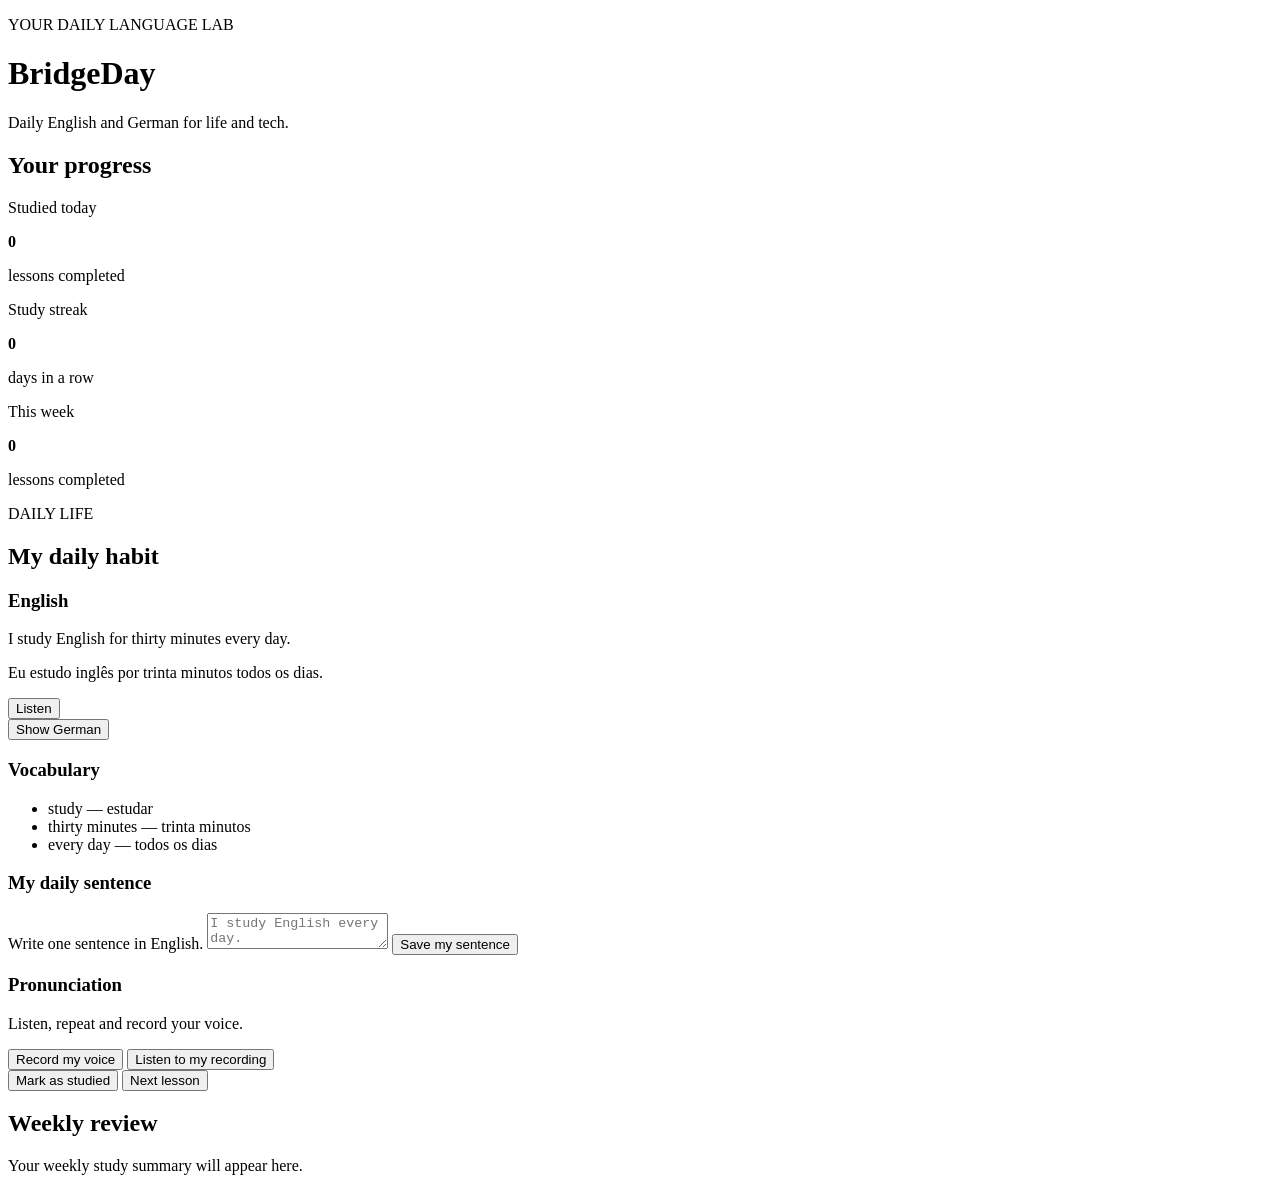
==== frontend/index.html @ be7f5ecc "add index and lesson-pt.json" ====
<!DOCTYPE html>
<html lang="en">
<head>
  <!-- This helps the browser read special letters. -->
  <meta charset="UTF-8">

  <!-- This helps the page work on mobile phones. -->
  <meta name="viewport" content="width=device-width, initial-scale=1.0">

  <!-- This is the text in the browser tab. -->
  <title>BridgeDay | Daily Language Lab</title>
</head>

<body>
  <!-- This is the main page area. -->
  <main>
    <!-- This is the page header. -->
    <header>
      <p>YOUR DAILY LANGUAGE LAB</p>
      <h1>BridgeDay</h1>
      <p>Daily English and German for life and tech.</p>
    </header>

    <!-- These cards will show your progress. -->
    <section>
      <h2>Your progress</h2>

      <article>
        <p>Studied today</p>
        <strong id="today-count">0</strong>
        <p>lessons completed</p>
      </article>

      <article>
        <p>Study streak</p>
        <strong id="streak-count">0</strong>
        <p>days in a row</p>
      </article>

      <article>
        <p>This week</p>
        <strong id="week-count">0</strong>
        <p>lessons completed</p>
      </article>
    </section>

    <!-- This is the daily lesson. -->
    <section>
      <p id="lesson-topic">DAILY LIFE</p>
      <h2 id="lesson-title">My daily habit</h2>

      <!-- This is the main language for today. -->
      <article>
        <h3>English</h3>
        <p id="english-text">
          I study English for thirty minutes every day.
        </p>
        <p id="portuguese-help">
          Eu estudo inglês por trinta minutos todos os dias.
        </p>

        <button type="button">Listen</button>
      </article>

      <!-- This button will show German later. -->
      <button type="button">Show German</button>

      <!-- German is hidden at the start. -->
      <article hidden>
        <h3>Deutsch</h3>
        <p id="german-text">
          Ich lerne jeden Tag dreißig Minuten Englisch.
        </p>
        <p>Eu estudo inglês por trinta minutos todos os dias.</p>

        <button type="button">Listen</button>
      </article>

      <!-- These are the words for today. -->
      <section>
        <h3>Vocabulary</h3>

        <ul>
          <li>study — estudar</li>
          <li>thirty minutes — trinta minutos</li>
          <li>every day — todos os dias</li>
        </ul>
      </section>

      <!-- You will write your own sentence here. -->
      <section>
        <h3>My daily sentence</h3>

        <label for="my-sentence">Write one sentence in English.</label>
        <textarea
          id="my-sentence"
          placeholder="I study English every day."
        ></textarea>

        <button type="button">Save my sentence</button>
      </section>

      <!-- These buttons will work with JavaScript later. -->
      <section>
        <h3>Pronunciation</h3>
        <p>Listen, repeat and record your voice.</p>

        <button type="button">Record my voice</button>
        <button type="button">Listen to my recording</button>
      </section>

      <!-- These buttons finish or change a lesson. -->
      <footer>
        <button type="button">Mark as studied</button>
        <button type="button">Next lesson</button>
      </footer>
    </section>

    <!-- This area will become the weekly dashboard. -->
    <section>
      <h2>Weekly review</h2>
      <p>Your weekly study summary will appear here.</p>
    </section>
  </main>
</body>
</html>
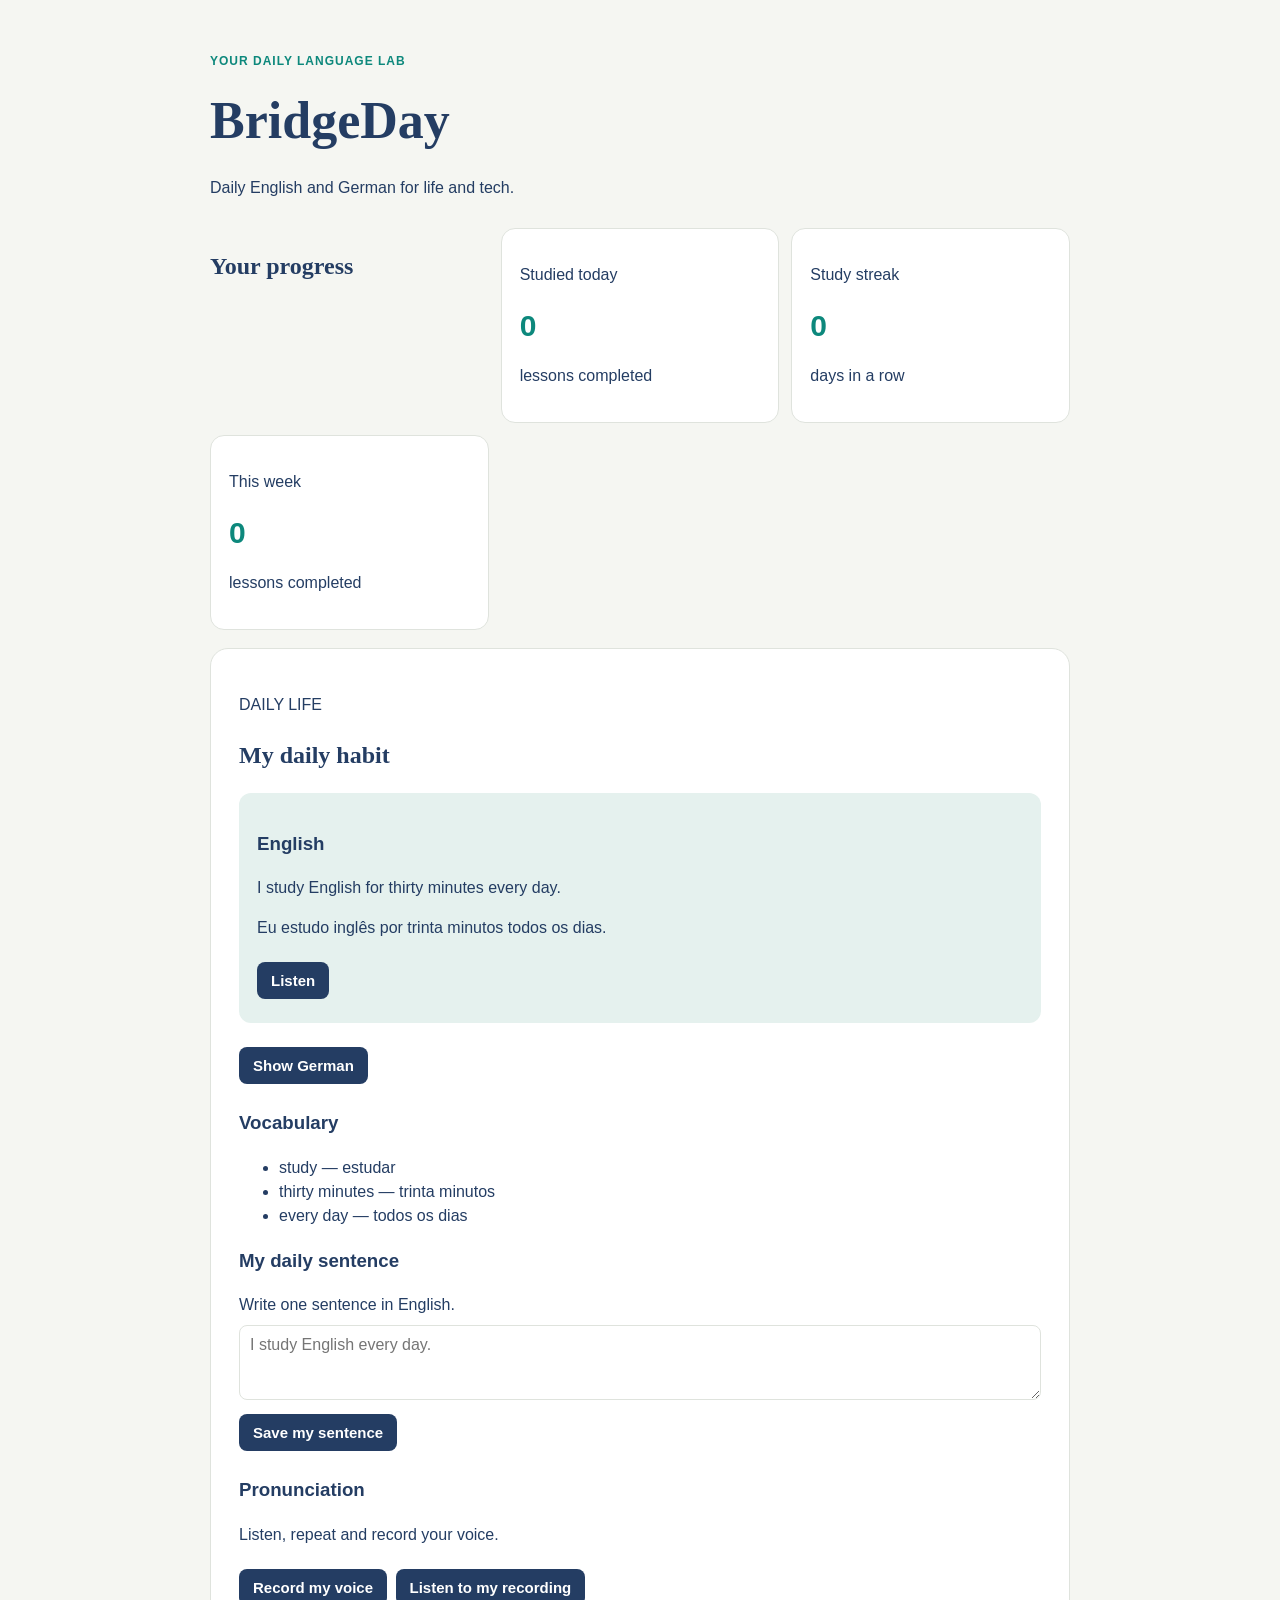
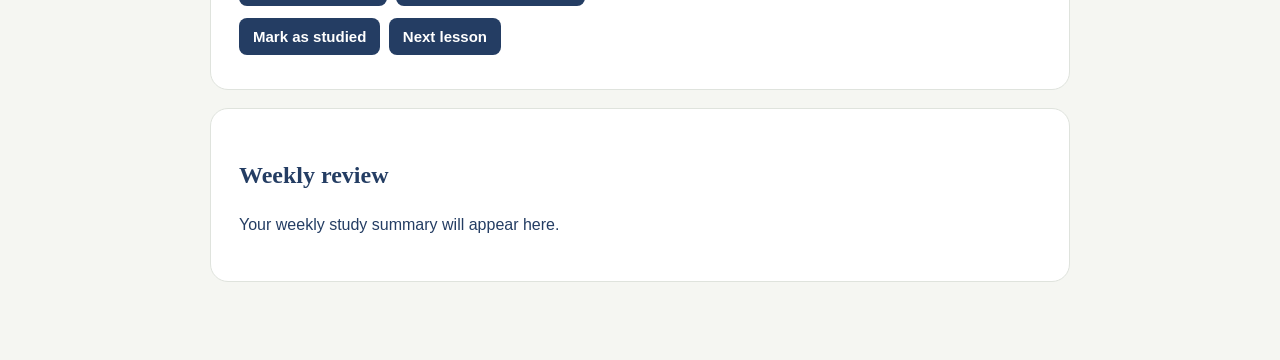
==== commit aa31c68b: "add styles.css and alter inges.html" ====
--- a/frontend/index.html
+++ b/frontend/index.html
@@ -9,6 +9,9 @@
 
   <!-- This is the text in the browser tab. -->
   <title>BridgeDay | Daily Language Lab</title>
+
+  <!-- This connects the CSS file to the page. -->
+  <link rel="stylesheet" href="styles.css">
 </head>
 
 <body>
@@ -22,7 +25,7 @@
     </header>
 
     <!-- These cards will show your progress. -->
-    <section>
+    <section class="progress-cards">
       <h2>Your progress</h2>
 
       <article>
@@ -45,7 +48,7 @@
     </section>
 
     <!-- This is the daily lesson. -->
-    <section>
+    <section class="lesson-card">
       <p id="lesson-topic">DAILY LIFE</p>
       <h2 id="lesson-title">My daily habit</h2>
 
@@ -117,7 +120,7 @@
     </section>
 
     <!-- This area will become the weekly dashboard. -->
-    <section>
+    <section class="weekly-card">
       <h2>Weekly review</h2>
       <p>Your weekly study summary will appear here.</p>
     </section>
--- a/frontend/styles.css
+++ b/frontend/styles.css
@@ -0,0 +1,145 @@
+/* This changes the colors for the whole page. */
+:root {
+  --dark-blue: #243d63;
+  --green: #0d887c;
+  --light-green: #e5f1ee;
+  --light-blue: #eef0f7;
+  --light-gray: #f5f6f2;
+  --gray: #65708a;
+  --white: #ffffff;
+  --line: #dfe3dd;
+}
+
+/* This removes default space from the page. */
+* {
+  box-sizing: border-box;
+}
+
+/* This styles the full page. */
+body {
+  margin: 0;
+  background: var(--light-gray);
+  color: var(--dark-blue);
+  font-family: Arial, sans-serif;
+  line-height: 1.5;
+}
+
+/* This keeps the content in the center. */
+main {
+  max-width: 900px;
+  margin: 0 auto;
+  padding: 40px 20px 60px;
+}
+
+/* This styles the top part of the page. */
+header {
+  margin-bottom: 28px;
+}
+
+/* This styles the small text at the top. */
+header p:first-child {
+  color: var(--green);
+  font-size: 12px;
+  font-weight: bold;
+  letter-spacing: 1px;
+}
+
+/* This styles the project name. */
+h1 {
+  margin: 0;
+  font-family: Georgia, serif;
+  font-size: 52px;
+}
+
+/* This styles section titles. */
+h2 {
+  font-family: Georgia, serif;
+}
+
+/* This puts the progress cards side by side. */
+.progress-cards {
+  display: grid;
+  grid-template-columns: repeat(3, 1fr);
+  gap: 12px;
+  margin-bottom: 18px;
+}
+
+/* This styles one progress card. */
+.progress-cards article {
+  background: var(--white);
+  border: 1px solid var(--line);
+  border-radius: 14px;
+  padding: 18px;
+}
+
+/* This styles the big progress number. */
+.progress-cards strong {
+  display: block;
+  font-size: 30px;
+  color: var(--green);
+}
+
+/* This styles the main lesson area. */
+.lesson-card,
+.weekly-card {
+  background: var(--white);
+  border: 1px solid var(--line);
+  border-radius: 18px;
+  padding: 28px;
+  margin-bottom: 18px;
+}
+
+/* This styles the lesson text cards. */
+.lesson-card article {
+  background: var(--light-green);
+  border-radius: 12px;
+  padding: 18px;
+  margin: 18px 0;
+}
+
+/* This styles all buttons. */
+button {
+  background: var(--dark-blue);
+  border: none;
+  border-radius: 8px;
+  color: var(--white);
+  cursor: pointer;
+  font-size: 15px;
+  font-weight: bold;
+  margin: 6px 4px 6px 0;
+  padding: 10px 14px;
+}
+
+/* This changes the button color on mouse hover. */
+button:hover {
+  background: var(--green);
+}
+
+/* This styles the text box for your sentence. */
+textarea {
+  border: 1px solid var(--line);
+  border-radius: 8px;
+  display: block;
+  font-family: Arial, sans-serif;
+  font-size: 16px;
+  margin: 8px 0;
+  min-height: 75px;
+  padding: 10px;
+  width: 100%;
+}
+
+/* This makes the page work on small screens. */
+@media (max-width: 600px) {
+  .progress-cards {
+    grid-template-columns: 1fr;
+  }
+
+  h1 {
+    font-size: 42px;
+  }
+
+  .lesson-card,
+  .weekly-card {
+    padding: 20px;
+  }
+}
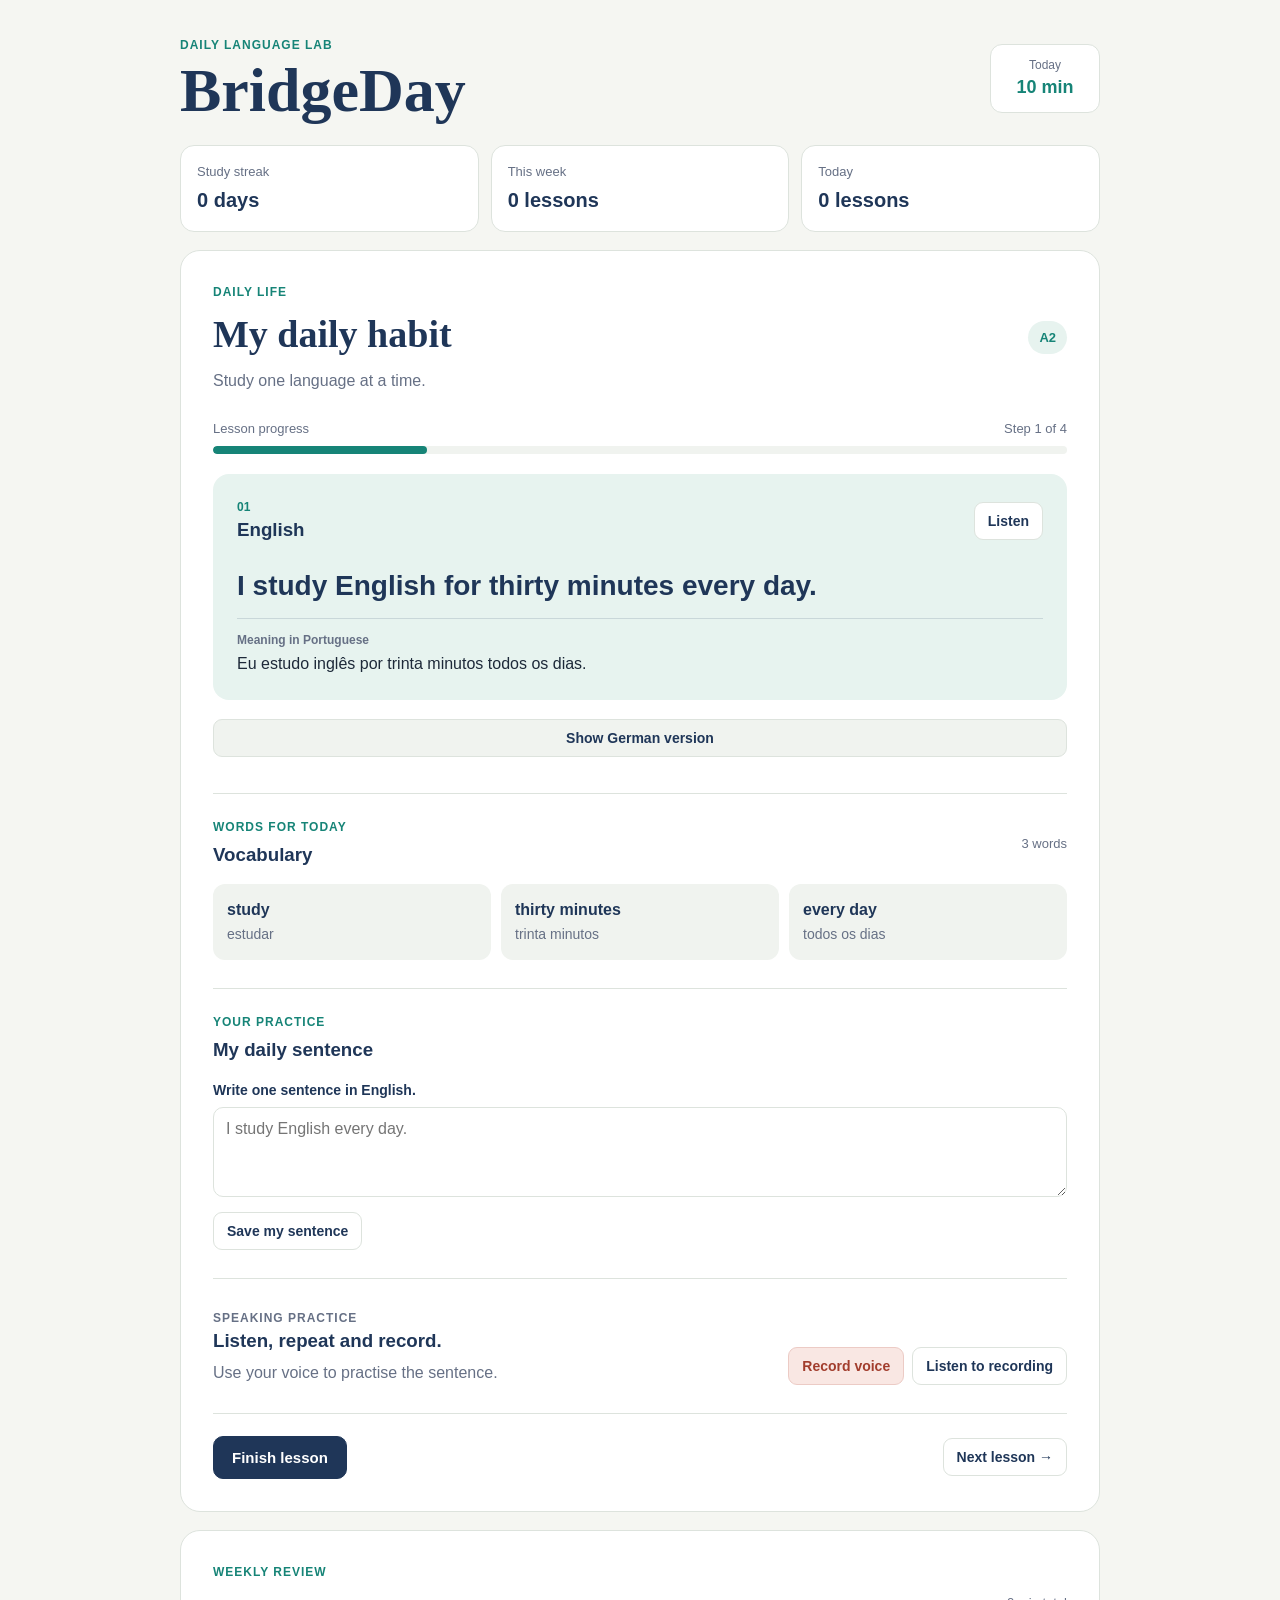
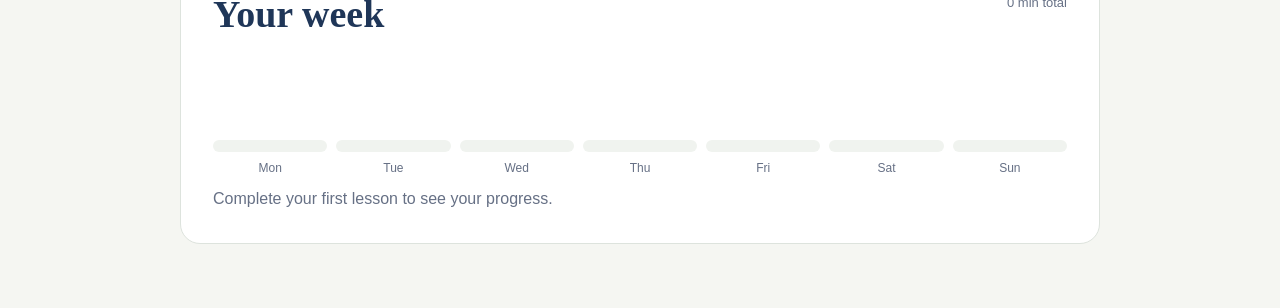
==== commit 7ca98eed: "add app.js change styles and index" ====
--- a/frontend/index.html
+++ b/frontend/index.html
@@ -16,114 +16,247 @@
 
 <body>
   <!-- This is the main page area. -->
-  <main>
-    <!-- This is the page header. -->
-    <header>
-      <p>YOUR DAILY LANGUAGE LAB</p>
-      <h1>BridgeDay</h1>
-      <p>Daily English and German for life and tech.</p>
+  <main class="app">
+
+    <!-- This is the top of the page. -->
+    <header class="topbar">
+      <div>
+        <p class="small-title">DAILY LANGUAGE LAB</p>
+        <h1>BridgeDay</h1>
+      </div>
+
+      <!-- This shows a small daily goal. -->
+      <div class="daily-goal">
+        <span>Today</span>
+        <strong>10 min</strong>
+      </div>
     </header>
 
-    <!-- These cards will show your progress. -->
-    <section class="progress-cards">
-      <h2>Your progress</h2>
-
-      <article>
-        <p>Studied today</p>
-        <strong id="today-count">0</strong>
-        <p>lessons completed</p>
-      </article>
-
-      <article>
+    <!-- This shows your small progress. -->
+    <section class="quick-progress">
+      <div>
         <p>Study streak</p>
-        <strong id="streak-count">0</strong>
-        <p>days in a row</p>
-      </article>
-
-      <article>
+        <strong id="streak-count">0 days</strong>
+      </div>
+
+      <div>
         <p>This week</p>
-        <strong id="week-count">0</strong>
-        <p>lessons completed</p>
-      </article>
+        <strong id="week-count">0 lessons</strong>
+      </div>
+
+      <div>
+        <p>Today</p>
+        <strong id="today-count">0 lessons</strong>
+      </div>
     </section>
 
-    <!-- This is the daily lesson. -->
-    <section class="lesson-card">
-      <p id="lesson-topic">DAILY LIFE</p>
-      <h2 id="lesson-title">My daily habit</h2>
-
-      <!-- This is the main language for today. -->
-      <article>
-        <h3>English</h3>
-        <p id="english-text">
+    <!-- This is the main lesson card. -->
+    <section class="lesson-panel">
+
+      <!-- This is the lesson header. -->
+      <div class="lesson-header">
+        <div>
+          <p class="small-title" id="lesson-topic">DAILY LIFE</p>
+          <h2 id="lesson-title">My daily habit</h2>
+          <p class="lesson-help">
+            Study one language at a time.
+          </p>
+        </div>
+
+        <span class="level-tag">A2</span>
+      </div>
+
+      <!-- This shows your lesson progress. -->
+      <div class="lesson-progress">
+        <div class="progress-text">
+          <span>Lesson progress</span>
+          <span>Step 1 of 4</span>
+        </div>
+
+        <div class="progress-track">
+          <div class="progress-value"></div>
+        </div>
+      </div>
+
+      <!-- This is the English lesson. -->
+      <article class="language-card english-card">
+        <div class="card-top">
+          <div>
+            <p class="card-number">01</p>
+            <h3>English</h3>
+          </div>
+
+          <!-- This button will play the English audio. -->
+          <button
+            class="soft-button"
+            type="button"
+            data-language="en-GB"
+          >
+            Listen
+          </button>
+        </div>
+
+        <p class="main-phrase" id="english-text">
           I study English for thirty minutes every day.
         </p>
-        <p id="portuguese-help">
-          Eu estudo inglês por trinta minutos todos os dias.
-        </p>
-
-        <button type="button">Listen</button>
+
+        <div class="meaning-box">
+          <p>Meaning in Portuguese</p>
+          <p id="portuguese-help">
+            Eu estudo inglês por trinta minutos todos os dias.
+          </p>
+        </div>
       </article>
 
-      <!-- This button will show German later. -->
-      <button type="button">Show German</button>
-
-      <!-- German is hidden at the start. -->
-      <article hidden>
-        <h3>Deutsch</h3>
-        <p id="german-text">
+      <!-- This button shows German when you are ready. -->
+      <button
+        class="show-language-button"
+        type="button"
+        id="show-german-button"
+      >
+        Show German version
+      </button>
+
+      <!-- This card is hidden at the start. -->
+      <article class="language-card german-card" id="german-card" hidden>
+        <div class="card-top">
+          <div>
+            <p class="card-number">02</p>
+            <h3>Deutsch</h3>
+          </div>
+
+          <!-- This button will play the German audio. -->
+          <button
+            class="soft-button"
+            type="button"
+            data-language="de-DE"
+          >
+            Listen
+          </button>
+        </div>
+
+        <p class="main-phrase" id="german-text">
           Ich lerne jeden Tag dreißig Minuten Englisch.
         </p>
-        <p>Eu estudo inglês por trinta minutos todos os dias.</p>
-
-        <button type="button">Listen</button>
+
+        <div class="meaning-box">
+          <p>Meaning in Portuguese</p>
+          <p>Eu estudo inglês por trinta minutos todos os dias.</p>
+        </div>
       </article>
 
       <!-- These are the words for today. -->
-      <section>
-        <h3>Vocabulary</h3>
-
-        <ul>
-          <li>study — estudar</li>
-          <li>thirty minutes — trinta minutos</li>
-          <li>every day — todos os dias</li>
-        </ul>
+      <section class="vocabulary-section">
+        <div class="section-title">
+          <div>
+            <p class="small-title">WORDS FOR TODAY</p>
+            <h3>Vocabulary</h3>
+          </div>
+
+          <span>3 words</span>
+        </div>
+
+        <div class="word-list">
+          <article class="word-card">
+            <strong>study</strong>
+            <span>estudar</span>
+          </article>
+
+          <article class="word-card">
+            <strong>thirty minutes</strong>
+            <span>trinta minutos</span>
+          </article>
+
+          <article class="word-card">
+            <strong>every day</strong>
+            <span>todos os dias</span>
+          </article>
+        </div>
       </section>
 
-      <!-- You will write your own sentence here. -->
-      <section>
-        <h3>My daily sentence</h3>
-
-        <label for="my-sentence">Write one sentence in English.</label>
+      <!-- This is your writing practice. -->
+      <section class="practice-section">
+        <div class="section-title">
+          <div>
+            <p class="small-title">YOUR PRACTICE</p>
+            <h3>My daily sentence</h3>
+          </div>
+        </div>
+
+        <label for="my-sentence">
+          Write one sentence in English.
+        </label>
+
         <textarea
           id="my-sentence"
           placeholder="I study English every day."
         ></textarea>
 
-        <button type="button">Save my sentence</button>
+        <button class="soft-button" type="button">
+          Save my sentence
+        </button>
       </section>
 
-      <!-- These buttons will work with JavaScript later. -->
-      <section>
-        <h3>Pronunciation</h3>
-        <p>Listen, repeat and record your voice.</p>
-
-        <button type="button">Record my voice</button>
-        <button type="button">Listen to my recording</button>
+      <!-- This is your speaking practice. -->
+      <section class="speaking-section">
+        <div>
+          <p class="small-title">SPEAKING PRACTICE</p>
+          <h3>Listen, repeat and record.</h3>
+          <p>Use your voice to practise the sentence.</p>
+        </div>
+
+        <div class="speaking-buttons">
+          <button class="record-button" type="button">
+            Record voice
+          </button>
+
+          <button class="soft-button" type="button">
+            Listen to recording
+          </button>
+        </div>
       </section>
 
-      <!-- These buttons finish or change a lesson. -->
-      <footer>
-        <button type="button">Mark as studied</button>
-        <button type="button">Next lesson</button>
+      <!-- These are the main lesson actions. -->
+      <footer class="lesson-actions">
+        <button class="main-button" type="button">
+          Finish lesson
+        </button>
+
+        <button class="next-button" type="button">
+          Next lesson →
+        </button>
       </footer>
     </section>
 
-    <!-- This area will become the weekly dashboard. -->
+    <!-- This is the small weekly dashboard. -->
     <section class="weekly-card">
-      <h2>Weekly review</h2>
-      <p>Your weekly study summary will appear here.</p>
+      <div class="section-title">
+        <div>
+          <p class="small-title">WEEKLY REVIEW</p>
+          <h2>Your week</h2>
+        </div>
+
+        <span>0 min total</span>
+      </div>
+
+      <!-- These bars will show study days later. -->
+      <div class="week-bars">
+        <div><span class="bar"></span><p>Mon</p></div>
+        <div><span class="bar"></span><p>Tue</p></div>
+        <div><span class="bar"></span><p>Wed</p></div>
+        <div><span class="bar"></span><p>Thu</p></div>
+        <div><span class="bar"></span><p>Fri</p></div>
+        <div><span class="bar"></span><p>Sat</p></div>
+        <div><span class="bar"></span><p>Sun</p></div>
+      </div>
+
+      <p class="weekly-text">
+        Complete your first lesson to see your progress.
+      </p>
     </section>
   </main>
+
+  <!-- This connects JavaScript to the page. -->
+  <script src="app.js"></script>
 </body>
 </html>
--- a/frontend/styles.css
+++ b/frontend/styles.css
@@ -1,16 +1,18 @@
-/* This changes the colors for the whole page. */
+/* These are the main page colors. */
 :root {
-  --dark-blue: #243d63;
-  --green: #0d887c;
-  --light-green: #e5f1ee;
-  --light-blue: #eef0f7;
-  --light-gray: #f5f6f2;
-  --gray: #65708a;
+  --blue: #1f3658;
+  --green: #168477;
+  --light-green: #e7f3ef;
+  --light-blue: #eef2fa;
+  --paper: #f5f6f2;
   --white: #ffffff;
-  --line: #dfe3dd;
-}
-
-/* This removes default space from the page. */
+  --text: #1d2939;
+  --gray: #667085;
+  --line: #dde3dd;
+  --soft: #f0f3ef;
+}
+
+/* This makes page sizes easier. */
 * {
   box-sizing: border-box;
 }
@@ -18,26 +20,31 @@
 /* This styles the full page. */
 body {
   margin: 0;
-  background: var(--light-gray);
-  color: var(--dark-blue);
+  background: var(--paper);
+  color: var(--text);
   font-family: Arial, sans-serif;
   line-height: 1.5;
 }
 
-/* This keeps the content in the center. */
-main {
-  max-width: 900px;
+/* This keeps the page in the center. */
+.app {
+  max-width: 960px;
   margin: 0 auto;
-  padding: 40px 20px 60px;
-}
-
-/* This styles the top part of the page. */
-header {
-  margin-bottom: 28px;
-}
-
-/* This styles the small text at the top. */
-header p:first-child {
+  padding: 36px 20px 64px;
+}
+
+/* This styles the top of the page. */
+.topbar {
+  display: flex;
+  align-items: center;
+  justify-content: space-between;
+  gap: 20px;
+  margin-bottom: 24px;
+}
+
+/* This styles small green titles. */
+.small-title {
+  margin: 0 0 5px;
   color: var(--green);
   font-size: 12px;
   font-weight: bold;
@@ -47,17 +54,51 @@
 /* This styles the project name. */
 h1 {
   margin: 0;
+  color: var(--blue);
   font-family: Georgia, serif;
-  font-size: 52px;
-}
-
-/* This styles section titles. */
+  font-size: clamp(42px, 7vw, 62px);
+  line-height: 1;
+}
+
+/* This styles page titles. */
 h2 {
+  margin: 0;
+  color: var(--blue);
   font-family: Georgia, serif;
-}
-
-/* This puts the progress cards side by side. */
-.progress-cards {
+  font-size: clamp(28px, 4vw, 38px);
+}
+
+/* This styles smaller titles. */
+h3 {
+  margin: 0;
+  color: var(--blue);
+}
+
+/* This styles the daily goal. */
+.daily-goal {
+  min-width: 110px;
+  padding: 11px 14px;
+  background: var(--white);
+  border: 1px solid var(--line);
+  border-radius: 12px;
+  text-align: center;
+}
+
+/* This styles small text in the daily goal. */
+.daily-goal span {
+  display: block;
+  color: var(--gray);
+  font-size: 12px;
+}
+
+/* This styles big text in the daily goal. */
+.daily-goal strong {
+  color: var(--green);
+  font-size: 18px;
+}
+
+/* This shows three small progress cards. */
+.quick-progress {
   display: grid;
   grid-template-columns: repeat(3, 1fr);
   gap: 12px;
@@ -65,81 +106,386 @@
 }
 
 /* This styles one progress card. */
-.progress-cards article {
+.quick-progress div {
+  padding: 16px;
   background: var(--white);
   border: 1px solid var(--line);
   border-radius: 14px;
-  padding: 18px;
-}
-
-/* This styles the big progress number. */
-.progress-cards strong {
+}
+
+/* This styles progress card text. */
+.quick-progress p {
+  margin: 0;
+  color: var(--gray);
+  font-size: 13px;
+}
+
+/* This styles progress card numbers. */
+.quick-progress strong {
   display: block;
-  font-size: 30px;
-  color: var(--green);
+  margin-top: 3px;
+  color: var(--blue);
+  font-size: 20px;
 }
 
 /* This styles the main lesson area. */
-.lesson-card,
+.lesson-panel,
 .weekly-card {
+  padding: clamp(20px, 4vw, 32px);
   background: var(--white);
   border: 1px solid var(--line);
-  border-radius: 18px;
-  padding: 28px;
+  border-radius: 20px;
+}
+
+/* This adds space below the lesson. */
+.lesson-panel {
   margin-bottom: 18px;
 }
 
-/* This styles the lesson text cards. */
-.lesson-card article {
+/* This puts lesson title and level together. */
+.lesson-header,
+.section-title,
+.card-top,
+.speaking-section,
+.lesson-actions {
+  display: flex;
+  align-items: center;
+  justify-content: space-between;
+  gap: 16px;
+}
+
+/* This styles help text. */
+.lesson-help,
+.weekly-text,
+.speaking-section p {
+  margin: 6px 0 0;
+  color: var(--gray);
+}
+
+/* This styles the level tag. */
+.level-tag {
+  padding: 7px 11px;
   background: var(--light-green);
+  border-radius: 999px;
+  color: var(--green);
+  font-size: 13px;
+  font-weight: bold;
+}
+
+/* This styles lesson progress. */
+.lesson-progress {
+  margin: 26px 0 20px;
+}
+
+/* This puts progress text on one line. */
+.progress-text {
+  display: flex;
+  justify-content: space-between;
+  gap: 12px;
+  margin-bottom: 8px;
+  color: var(--gray);
+  font-size: 13px;
+}
+
+/* This is the empty progress line. */
+.progress-track {
+  height: 8px;
+  overflow: hidden;
+  background: var(--soft);
+  border-radius: 999px;
+}
+
+/* This is the green progress line. */
+.progress-value {
+  width: 25%;
+  height: 100%;
+  background: var(--green);
+  border-radius: 999px;
+}
+
+/* This styles both language cards. */
+.language-card {
+  margin: 16px 0;
+  padding: clamp(18px, 3vw, 24px);
+  border-radius: 16px;
+}
+
+/* This styles the English card. */
+.english-card {
+  background: var(--light-green);
+}
+
+/* This styles the German card. */
+.german-card {
+  background: var(--light-blue);
+}
+
+/* This styles the small card number. */
+.card-number {
+  margin: 0;
+  color: var(--green);
+  font-size: 12px;
+  font-weight: bold;
+}
+
+/* This styles the main lesson sentence. */
+.main-phrase {
+  margin: 24px 0 14px;
+  color: var(--blue);
+  font-size: clamp(21px, 3vw, 28px);
+  font-weight: bold;
+  line-height: 1.3;
+}
+
+/* This styles the Portuguese help box. */
+.meaning-box {
+  padding-top: 12px;
+  border-top: 1px solid rgba(31, 54, 88, 0.15);
+}
+
+/* This styles text inside the meaning box. */
+.meaning-box p {
+  margin: 0;
+}
+
+/* This styles the small meaning label. */
+.meaning-box p:first-child {
+  margin-bottom: 3px;
+  color: var(--gray);
+  font-size: 12px;
+  font-weight: bold;
+}
+
+/* This styles small buttons. */
+.soft-button,
+.show-language-button,
+.next-button {
+  padding: 10px 13px;
+  background: var(--white);
+  border: 1px solid var(--line);
+  border-radius: 9px;
+  color: var(--blue);
+  cursor: pointer;
+  font-size: 14px;
+  font-weight: bold;
+}
+
+/* This changes a small button on hover. */
+.soft-button:hover,
+.show-language-button:hover,
+.next-button:hover {
+  border-color: var(--green);
+  color: var(--green);
+}
+
+/* This styles the German button. */
+.show-language-button {
+  width: 100%;
+  margin: 3px 0 8px;
+  background: var(--soft);
+}
+
+/* This adds space between lesson parts. */
+.vocabulary-section,
+.practice-section,
+.speaking-section {
+  margin-top: 28px;
+  padding-top: 24px;
+  border-top: 1px solid var(--line);
+}
+
+/* This styles the word count. */
+.section-title > span {
+  color: var(--gray);
+  font-size: 13px;
+}
+
+/* This shows vocabulary cards. */
+.word-list {
+  display: grid;
+  grid-template-columns: repeat(3, 1fr);
+  gap: 10px;
+  margin-top: 14px;
+}
+
+/* This styles one vocabulary card. */
+.word-card {
+  padding: 14px;
+  background: var(--soft);
   border-radius: 12px;
-  padding: 18px;
-  margin: 18px 0;
-}
-
-/* This styles all buttons. */
-button {
-  background: var(--dark-blue);
-  border: none;
-  border-radius: 8px;
+}
+
+/* This styles the English word. */
+.word-card strong {
+  display: block;
+  color: var(--blue);
+}
+
+/* This styles the Portuguese word. */
+.word-card span {
+  color: var(--gray);
+  font-size: 14px;
+}
+
+/* This styles the text area label. */
+.practice-section label {
+  display: block;
+  margin: 16px 0 6px;
+  color: var(--blue);
+  font-size: 14px;
+  font-weight: bold;
+}
+
+/* This styles the sentence box. */
+textarea {
+  width: 100%;
+  min-height: 90px;
+  margin-bottom: 8px;
+  padding: 12px;
+  border: 1px solid var(--line);
+  border-radius: 10px;
+  color: var(--text);
+  font-family: Arial, sans-serif;
+  font-size: 16px;
+  resize: vertical;
+}
+
+/* This styles the speaking area. */
+.speaking-section {
+  align-items: end;
+}
+
+/* This puts speaking buttons together. */
+.speaking-buttons {
+  display: flex;
+  flex-wrap: wrap;
+  gap: 8px;
+}
+
+/* This styles the record button. */
+.record-button {
+  padding: 10px 13px;
+  background: #f9e7e3;
+  border: 1px solid #eccbc5;
+  border-radius: 9px;
+  color: #a23d2d;
+  cursor: pointer;
+  font-size: 14px;
+  font-weight: bold;
+}
+
+/* This styles the main lesson buttons. */
+.lesson-actions {
+  margin-top: 28px;
+  padding-top: 22px;
+  border-top: 1px solid var(--line);
+}
+
+/* This styles the main button. */
+.main-button {
+  padding: 12px 18px;
+  background: var(--blue);
+  border: 1px solid var(--blue);
+  border-radius: 10px;
   color: var(--white);
   cursor: pointer;
   font-size: 15px;
   font-weight: bold;
-  margin: 6px 4px 6px 0;
-  padding: 10px 14px;
-}
-
-/* This changes the button color on mouse hover. */
-button:hover {
+}
+
+/* This changes the main button on hover. */
+.main-button:hover {
   background: var(--green);
-}
-
-/* This styles the text box for your sentence. */
-textarea {
-  border: 1px solid var(--line);
-  border-radius: 8px;
-  display: block;
-  font-family: Arial, sans-serif;
-  font-size: 16px;
-  margin: 8px 0;
-  min-height: 75px;
-  padding: 10px;
+  border-color: var(--green);
+}
+
+/* This styles the weekly chart. */
+.week-bars {
+  display: grid;
+  grid-template-columns: repeat(7, 1fr);
+  gap: 9px;
+  align-items: end;
+  height: 110px;
+  margin: 24px 0 10px;
+}
+
+/* This puts a bar and day name together. */
+.week-bars div {
+  display: flex;
+  flex-direction: column;
+  align-items: center;
+  justify-content: end;
+  height: 100%;
+  gap: 7px;
+}
+
+/* This styles one empty day bar. */
+.bar {
   width: 100%;
-}
-
-/* This makes the page work on small screens. */
-@media (max-width: 600px) {
-  .progress-cards {
+  height: 12px;
+  background: var(--soft);
+  border-radius: 7px;
+}
+
+/* This styles day names. */
+.week-bars p {
+  margin: 0;
+  color: var(--gray);
+  font-size: 12px;
+}
+
+/* This hides an element when needed. */
+[hidden] {
+  display: none !important;
+}
+
+/* This changes the page for tablets. */
+@media (max-width: 760px) {
+  .speaking-section {
+    align-items: start;
+    flex-direction: column;
+  }
+
+  .word-list {
+    grid-template-columns: 1fr 1fr;
+  }
+}
+
+/* This changes the page for mobile phones. */
+@media (max-width: 540px) {
+  .app {
+    padding: 24px 14px 45px;
+  }
+
+  .topbar,
+  .lesson-header,
+  .lesson-actions {
+    align-items: start;
+    flex-direction: column;
+  }
+
+  .daily-goal {
+    width: 100%;
+    text-align: left;
+  }
+
+  .quick-progress {
     grid-template-columns: 1fr;
   }
 
-  h1 {
-    font-size: 42px;
-  }
-
-  .lesson-card,
-  .weekly-card {
-    padding: 20px;
+  .word-list {
+    grid-template-columns: 1fr;
+  }
+
+  .lesson-actions button {
+    width: 100%;
+  }
+
+  .speaking-buttons {
+    width: 100%;
+  }
+
+  .speaking-buttons button {
+    flex: 1;
   }
 }
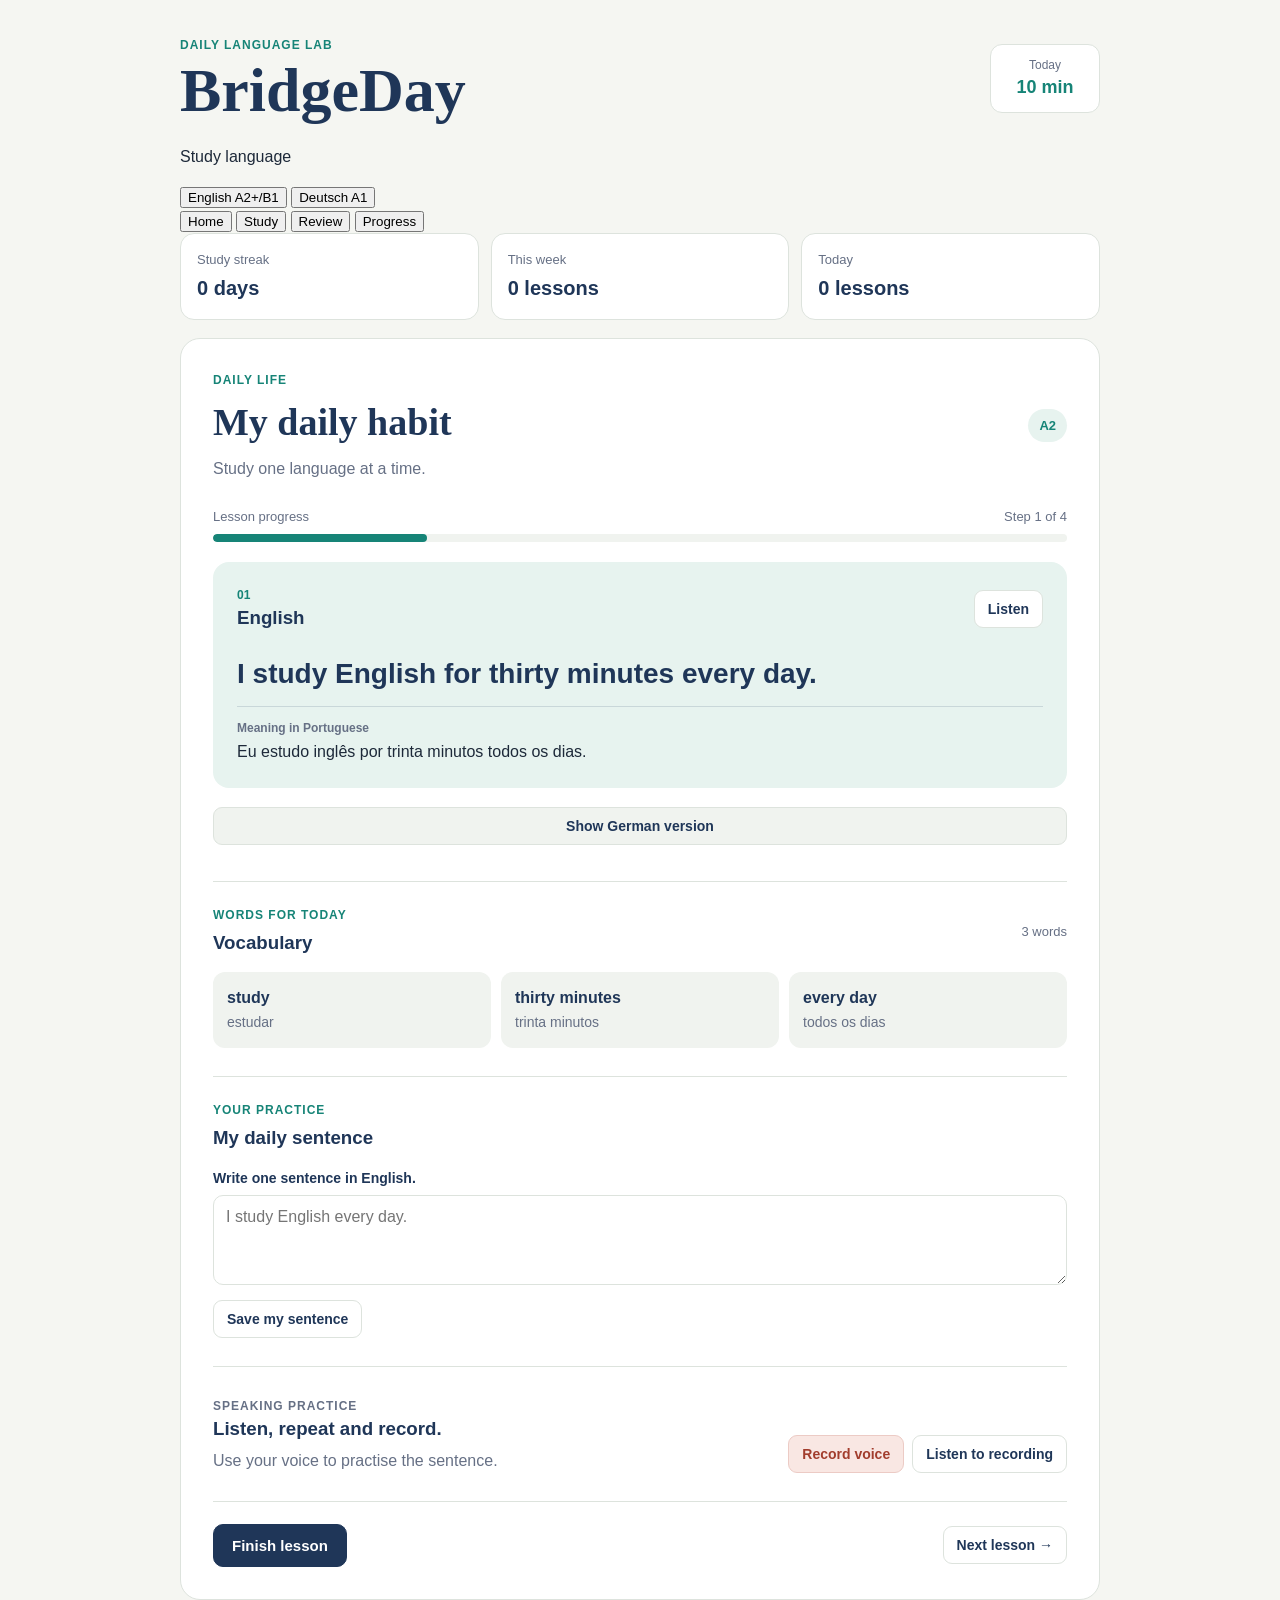
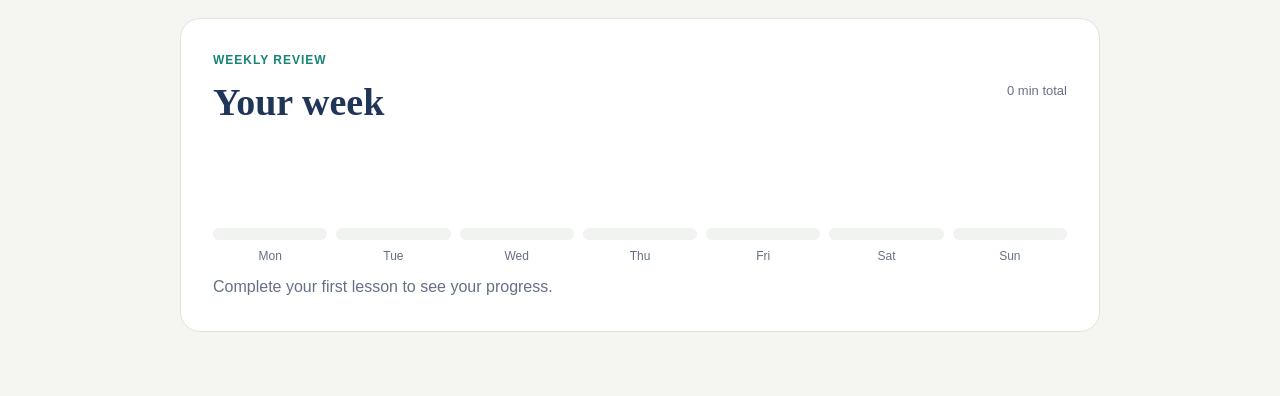
==== commit 01638919: "add button up change study" ====
--- a/frontend/index.html
+++ b/frontend/index.html
@@ -31,6 +31,72 @@
         <strong>10 min</strong>
       </div>
     </header>
+
+    <!-- This chooses the study language. -->
+<section class="language-picker">
+  <p>Study language</p>
+
+  <div class="language-buttons">
+    <!-- This is the English button. -->
+    <button
+      class="language-button active-language"
+      type="button"
+      data-language="english"
+    >
+      English
+      <span>A2+/B1</span>
+    </button>
+
+    <!-- This is the German button. -->
+    <button
+      class="language-button"
+      type="button"
+      data-language="german"
+    >
+      Deutsch
+      <span>A1</span>
+    </button>
+  </div>
+</section>
+
+<!-- This is the main menu. -->
+<nav class="main-nav" aria-label="Main navigation">
+  <!-- This opens the home page. -->
+  <button
+    class="nav-button active-page"
+    type="button"
+    data-page="home"
+  >
+    Home
+  </button>
+
+  <!-- This opens the study page. -->
+  <button
+    class="nav-button"
+    type="button"
+    data-page="study"
+  >
+    Study
+  </button>
+
+  <!-- This opens the review page. -->
+  <button
+    class="nav-button"
+    type="button"
+    data-page="review"
+  >
+    Review
+  </button>
+
+  <!-- This opens the progress page. -->
+  <button
+    class="nav-button"
+    type="button"
+    data-page="progress"
+  >
+    Progress
+  </button>
+</nav>
 
     <!-- This shows your small progress. -->
     <section class="quick-progress">
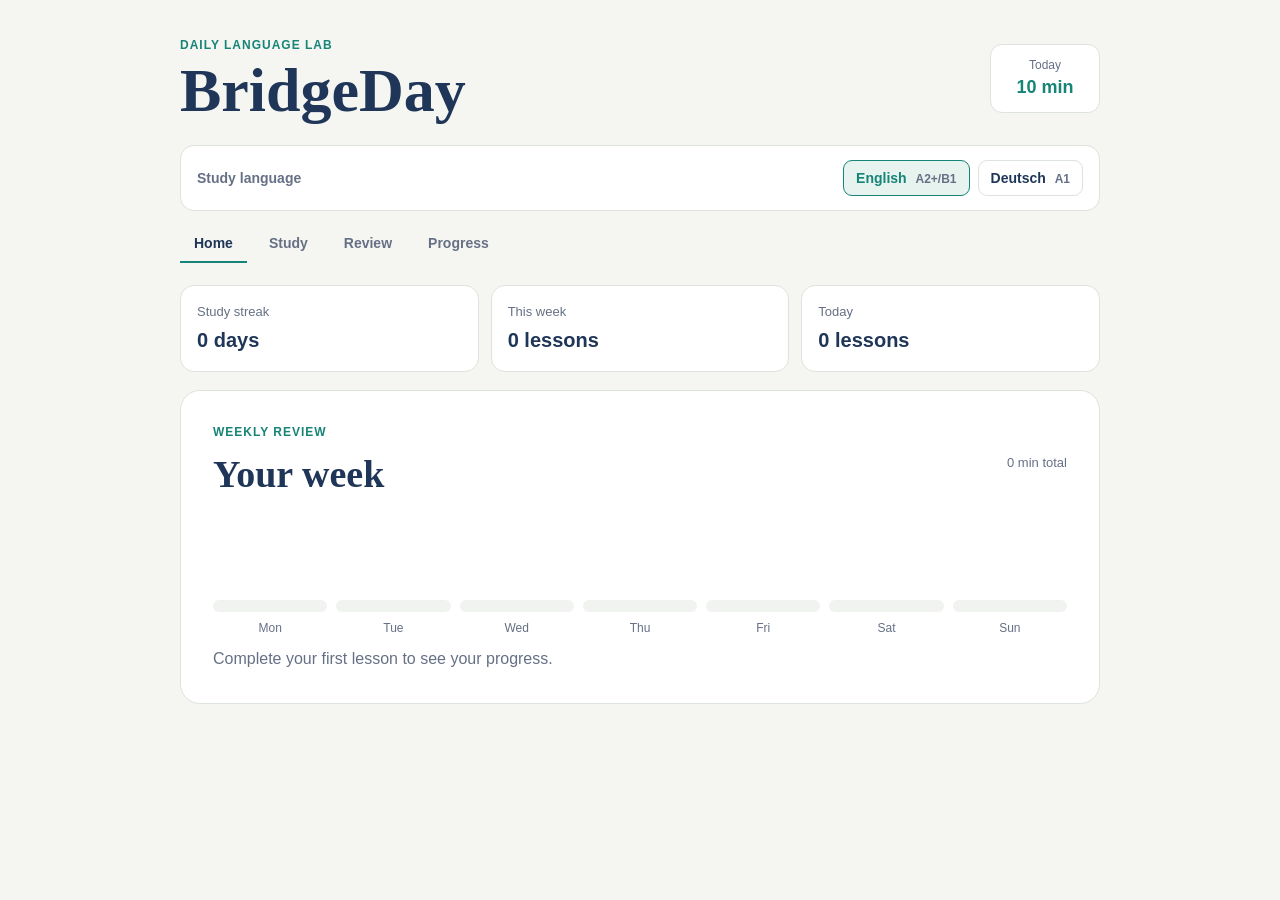
==== commit 5eae223b: "add abas project" ====
--- a/frontend/index.html
+++ b/frontend/index.html
@@ -99,7 +99,7 @@
 </nav>
 
     <!-- This shows your small progress. -->
-    <section class="quick-progress">
+    <section class="quick-progress page-section home-page">
       <div>
         <p>Study streak</p>
         <strong id="streak-count">0 days</strong>
@@ -117,7 +117,7 @@
     </section>
 
     <!-- This is the main lesson card. -->
-    <section class="lesson-panel">
+    <section class="lesson-panel page-section study-page" hidden>
 
       <!-- This is the lesson header. -->
       <div class="lesson-header">
@@ -294,8 +294,36 @@
       </footer>
     </section>
 
+    <!-- This is the review page. -->
+<section class="review-page page-section" hidden>
+  <p class="small-title">REVIEW</p>
+  <h2>Review your learning</h2>
+  <p class="page-help">
+    Your word and grammar reviews will appear here.
+  </p>
+
+  <article class="empty-card">
+    <h3>Next review</h3>
+    <p>Complete lessons to unlock your first review.</p>
+  </article>
+</section>
+
+<!-- This is the progress page. -->
+<section class="progress-page page-section" hidden>
+  <p class="small-title">PROGRESS</p>
+  <h2>Your language progress</h2>
+  <p class="page-help">
+    Your time, answers and learning data will appear here.
+  </p>
+
+  <article class="empty-card">
+    <h3>Start your first lesson</h3>
+    <p>Your data will grow with every study session.</p>
+  </article>
+</section>
+
     <!-- This is the small weekly dashboard. -->
-    <section class="weekly-card">
+    <section class="weekly-card page-section home-page">
       <div class="section-title">
         <div>
           <p class="small-title">WEEKLY REVIEW</p>
--- a/frontend/styles.css
+++ b/frontend/styles.css
@@ -439,6 +439,110 @@
   display: none !important;
 }
 
+
+/* This styles the language area. */
+.language-picker {
+  display: flex;
+  align-items: center;
+  justify-content: space-between;
+  gap: 16px;
+  margin-bottom: 14px;
+  padding: 14px 16px;
+  background: var(--white);
+  border: 1px solid var(--line);
+  border-radius: 14px;
+}
+
+/* This styles the language title. */
+.language-picker p {
+  margin: 0;
+  color: var(--gray);
+  font-size: 14px;
+  font-weight: bold;
+}
+
+/* This puts language buttons together. */
+.language-buttons {
+  display: flex;
+  gap: 8px;
+}
+
+/* This styles one language button. */
+.language-button {
+  padding: 9px 12px;
+  background: var(--white);
+  border: 1px solid var(--line);
+  border-radius: 9px;
+  color: var(--blue);
+  cursor: pointer;
+  font-size: 14px;
+  font-weight: bold;
+}
+
+/* This styles the level text. */
+.language-button span {
+  margin-left: 5px;
+  color: var(--gray);
+  font-size: 12px;
+}
+
+/* This styles the active language. */
+.active-language {
+  background: var(--light-green);
+  border-color: var(--green);
+  color: var(--green);
+}
+
+/* This styles the main menu. */
+.main-nav {
+  display: flex;
+  gap: 8px;
+  margin-bottom: 18px;
+  padding-bottom: 4px;
+  overflow-x: auto;
+}
+
+/* This styles one menu button. */
+.nav-button {
+  padding: 10px 14px;
+  background: transparent;
+  border: none;
+  border-bottom: 2px solid transparent;
+  border-radius: 0;
+  color: var(--gray);
+  cursor: pointer;
+  font-size: 14px;
+  font-weight: bold;
+  white-space: nowrap;
+}
+
+/* This styles a menu button on hover. */
+.nav-button:hover {
+  color: var(--green);
+}
+
+/* This styles the active menu page. */
+.active-page {
+  border-bottom-color: var(--green);
+  color: var(--blue);
+}
+
+/* This changes the menu for small screens. */
+@media (max-width: 540px) {
+  .language-picker {
+    align-items: start;
+    flex-direction: column;
+  }
+
+  .language-buttons {
+    width: 100%;
+  }
+
+  .language-button {
+    flex: 1;
+  }
+}
+
 /* This changes the page for tablets. */
 @media (max-width: 760px) {
   .speaking-section {
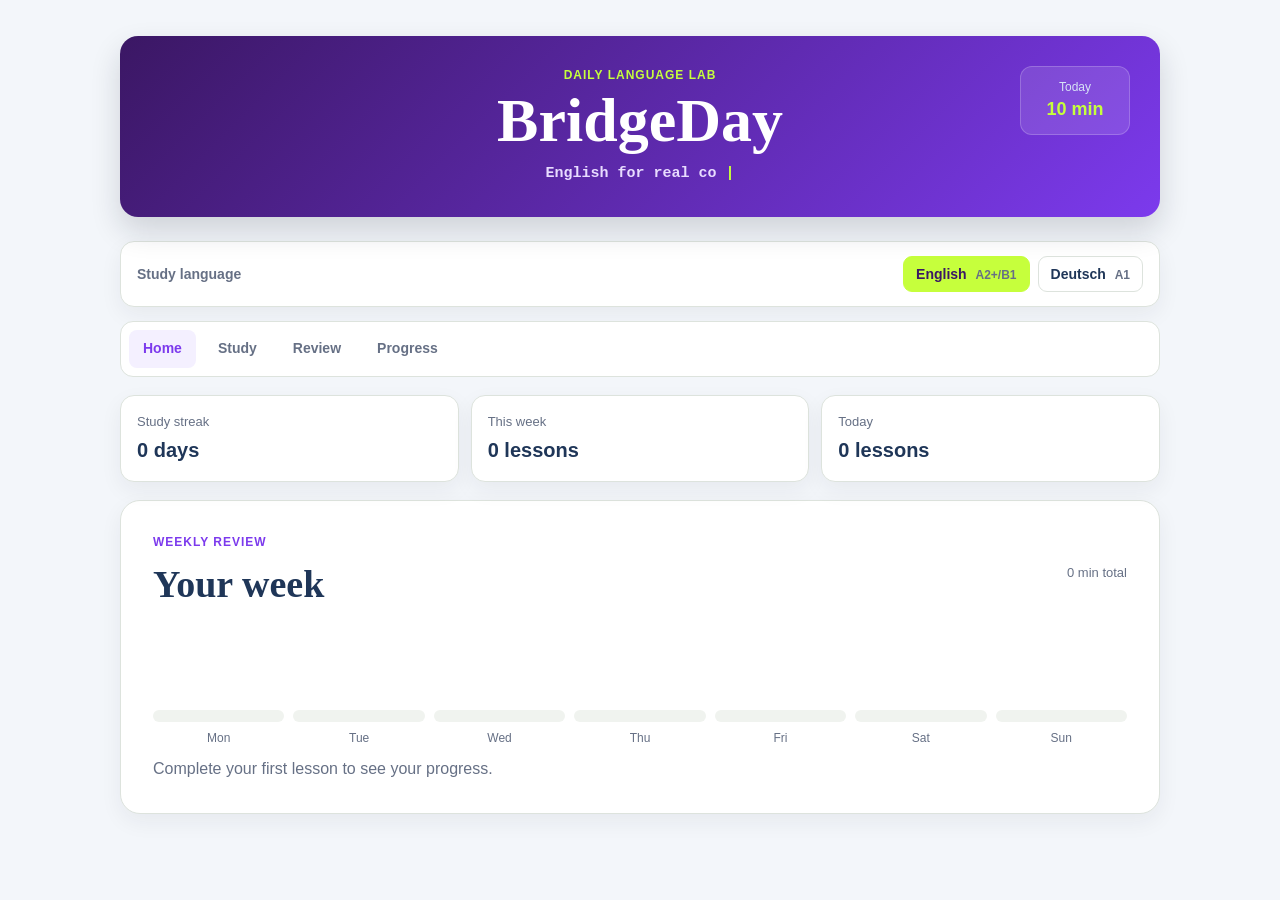
==== commit 3aedd9c1: "add favicon and alter front project title" ====
--- a/frontend/index.html
+++ b/frontend/index.html
@@ -7,6 +7,13 @@
   <!-- This helps the page work on mobile phones. -->
   <meta name="viewport" content="width=device-width, initial-scale=1.0">
 
+  <!-- This shows the BridgeDay browser icon. -->
+  <link
+    rel="icon"
+    type="image/svg+xml"
+    href="favicon.svg"
+  >
+
   <!-- This is the text in the browser tab. -->
   <title>BridgeDay | Daily Language Lab</title>
 
@@ -20,11 +27,17 @@
 
     <!-- This is the top of the page. -->
     <header class="topbar">
-      <div>
+      <!-- This is the main brand text. -->
+      <div class="brand-block">
         <p class="small-title">DAILY LANGUAGE LAB</p>
         <h1>BridgeDay</h1>
-      </div>
-
+
+        <!-- This text changes by JavaScript. -->
+        <p class="typing-line">
+          <span id="typing-text"></span>
+          <span class="typing-cursor">|</span>
+        </p>
+      </div>
       <!-- This shows a small daily goal. -->
       <div class="daily-goal">
         <span>Today</span>
@@ -132,6 +145,57 @@
         <span class="level-tag">A2</span>
       </div>
 
+      <!-- This is the study menu. -->
+      <nav class="study-nav" aria-label="Study navigation">
+
+        <button
+          class="study-button active-study-button"
+          type="button"
+          data-study="text"
+        >
+          Text
+        </button>
+
+        <!-- This opens the listening area. -->
+        <button
+          class="study-button"
+          type="button"
+          data-study="listening"
+        >
+          Listening
+        </button>
+
+        <!-- This opens the grammar area. -->
+        <button
+          class="study-button"
+          type="button"
+          data-study="grammar"
+        >
+          Grammar
+        </button>
+
+        <!-- This opens the vocabulary area. -->
+        <button
+          class="study-button"
+          type="button"
+          data-study="vocabulary"
+        >
+          Vocabulary
+        </button>
+
+        <!-- This opens the speaking area. -->
+        <button
+          class="study-button"
+          type="button"
+          data-study="speaking"
+        >
+          Speak & Write
+        </button>
+      </nav>
+
+      <!-- This is the text study area. -->
+      <section class="study-content text-content">
+
       <!-- This shows your lesson progress. -->
       <div class="lesson-progress">
         <div class="progress-text">
@@ -211,8 +275,38 @@
         </div>
       </article>
 
+      </section>
+
+      <!-- This is the listening study area. -->
+      <section class="study-content listening-content" hidden>
+        <p class="small-title">LISTENING</p>
+        <h3>Listen and understand</h3>
+        <p class="page-help">
+          Audio exercises will appear here.
+        </p>
+
+        <article class="empty-card">
+          <h3>Listen to the daily sentence</h3>
+          <p>Listen, repeat and write what you hear.</p>
+        </article>
+      </section>
+
+      <!-- This is the grammar study area. -->
+      <section class="study-content grammar-content" hidden>
+        <p class="small-title">GRAMMAR</p>
+        <h3>Grammar for today</h3>
+        <p class="page-help">
+          Small grammar lessons will appear here.
+        </p>
+
+        <article class="empty-card">
+          <h3>One small rule at a time</h3>
+          <p>Learn grammar with short examples.</p>
+        </article>
+      </section>
+
       <!-- These are the words for today. -->
-      <section class="vocabulary-section">
+      <section vocabulary-section study-content vocabulary-content" hidden>
         <div class="section-title">
           <div>
             <p class="small-title">WORDS FOR TODAY</p>
@@ -241,7 +335,7 @@
       </section>
 
       <!-- This is your writing practice. -->
-      <section class="practice-section">
+      <section class="practice-section study-content speaking-content" hidden>
         <div class="section-title">
           <div>
             <p class="small-title">YOUR PRACTICE</p>
@@ -264,7 +358,7 @@
       </section>
 
       <!-- This is your speaking practice. -->
-      <section class="speaking-section">
+      <section class="speaking-section study-content speaking-content" hidden>
         <div>
           <p class="small-title">SPEAKING PRACTICE</p>
           <h3>Listen, repeat and record.</h3>
--- a/frontend/styles.css
+++ b/frontend/styles.css
@@ -543,6 +543,345 @@
   }
 }
 
+/* This styles the study menu. */
+.study-nav {
+  display: flex;
+  gap: 8px;
+  margin: 22px 0;
+  padding-bottom: 4px;
+  overflow-x: auto;
+}
+
+/* This styles one study button. */
+.study-button {
+  padding: 9px 12px;
+  background: var(--soft);
+  border: 1px solid transparent;
+  border-radius: 9px;
+  color: var(--gray);
+  cursor: pointer;
+  font-size: 14px;
+  font-weight: bold;
+  white-space: nowrap;
+}
+
+/* This changes a study button on hover. */
+.study-button:hover {
+  color: var(--green);
+}
+
+/* This styles the active study button. */
+.active-study-button {
+  background: var(--light-green);
+  border-color: var(--green);
+  color: var(--green);
+}
+
+/* This adds space to study content. */
+.study-content {
+  margin-top: 4px;
+}
+
+/* This styles help text on a page. */
+.page-help {
+  margin: 6px 0 20px;
+  color: var(--gray);
+}
+
+/* This styles an empty learning card. */
+.empty-card {
+  padding: 20px;
+  background: var(--soft);
+  border: 1px dashed var(--line);
+  border-radius: 14px;
+}
+
+/* This styles the empty card title. */
+.empty-card h3 {
+  margin-bottom: 6px;
+}
+
+/* This styles text inside an empty card. */
+.empty-card p {
+  margin: 0;
+  color: var(--gray);
+}
+
+/* This makes the page soft and clean. */
+body {
+  background: #f3f6fa;
+  color: #1f2937;
+}
+
+/* This makes the page wider. */
+.app {
+  max-width: 1080px;
+}
+
+/* This styles the main brand area. */
+.topbar {
+  padding: 30px;
+  background: linear-gradient(135deg, #101a2d, #1c3155);
+  border-radius: 18px;
+  box-shadow: 0 14px 30px rgba(16, 26, 45, 0.16);
+}
+
+/* This styles the small brand text. */
+.topbar .small-title {
+  color: #82e0cf;
+}
+
+/* This styles the project name. */
+.topbar h1 {
+  color: #ffffff;
+}
+
+/* This styles the daily goal. */
+.daily-goal {
+  background: rgba(255, 255, 255, 0.12);
+  border-color: rgba(255, 255, 255, 0.2);
+}
+
+/* This styles text in the daily goal. */
+.daily-goal span {
+  color: #d7e3f5;
+}
+
+/* This styles the goal time. */
+.daily-goal strong {
+  color: #82e0cf;
+}
+
+/* This gives cards a soft shadow. */
+.quick-progress div,
+.lesson-panel,
+.weekly-card,
+.language-picker {
+  box-shadow: 0 8px 22px rgba(31, 41, 55, 0.06);
+}
+
+/* This styles the main menu area. */
+.main-nav {
+  padding: 8px;
+  background: #ffffff;
+  border: 1px solid var(--line);
+  border-radius: 13px;
+}
+
+/* This styles a menu button. */
+.nav-button {
+  border-radius: 8px;
+}
+
+/* This styles the active menu button. */
+.nav-button.active-page {
+  background: #e7f3ef;
+  border-bottom-color: transparent;
+  color: #0f766e;
+}
+
+/* This styles the study menu. */
+.study-nav {
+  padding: 6px;
+  background: #f3f6fa;
+  border-radius: 12px;
+}
+
+/* This styles the active study button. */
+.study-button.active-study-button {
+  background: #ffffff;
+  border-color: #cbe7e1;
+  box-shadow: 0 3px 10px rgba(15, 118, 110, 0.12);
+}
+
+/* This styles one word card. */
+.word-card {
+  border: 1px solid #e6ebf0;
+  background: #ffffff;
+}
+
+/* This styles the main action button. */
+.main-button {
+  background: #0f766e;
+  border-color: #0f766e;
+}
+
+/* This changes the main button on hover. */
+.main-button:hover {
+  background: #115e59;
+  border-color: #115e59;
+}
+
+/* This changes the top area on small screens. */
+@media (max-width: 540px) {
+  .topbar {
+    padding: 22px;
+  }
+}
+
+/* These are the new brand colors. */
+:root {
+  --purple: #7c3aed;
+  --dark-purple: #3b1764;
+  --lime: #c6ff3c;
+  --soft-purple: #f4f0ff;
+  --dark-text: #21142f;
+}
+
+/* This styles the main brand area. */
+.topbar {
+  background: linear-gradient(
+    135deg,
+    var(--dark-purple),
+    var(--purple)
+  );
+}
+
+/* This styles the small brand text. */
+.topbar .small-title {
+  color: var(--lime);
+}
+
+/* This styles the active language. */
+.active-language {
+  background: var(--lime);
+  border-color: var(--lime);
+  color: var(--dark-purple);
+}
+
+/* This styles the active page. */
+.nav-button.active-page {
+  background: var(--soft-purple);
+  color: var(--purple);
+}
+
+/* This styles the active study button. */
+.study-button.active-study-button {
+  border-color: #d9c7ff;
+  color: var(--purple);
+}
+
+/* This styles the main action button. */
+.main-button {
+  background: var(--purple);
+  border-color: var(--purple);
+}
+
+/* This changes the main button on hover. */
+.main-button:hover {
+  background: var(--dark-purple);
+  border-color: var(--dark-purple);
+}
+
+/* This styles the progress line. */
+.progress-value {
+  background: var(--lime);
+}
+
+/* This styles the lesson topic. */
+.small-title {
+  color: var(--purple);
+}
+
+/* This shows lime in the brand text. */
+.topbar .small-title {
+  color: var(--lime);
+}
+
+/* This shows lime in the daily goal. */
+.daily-goal strong {
+  color: var(--lime);
+}
+
+/* This shows lime in the active language. */
+.language-button.active-language {
+  background: var(--lime);
+  border-color: var(--lime);
+  color: var(--dark-purple);
+}
+
+/* This shows lime in the lesson level. */
+.level-tag {
+  background: var(--lime);
+  color: var(--dark-purple);
+}
+
+/* This shows lime in the lesson progress. */
+.progress-value {
+  background: var(--lime);
+}
+
+/* This makes the main action bright. */
+.main-button {
+  background: var(--lime);
+  border-color: var(--lime);
+  color: var(--dark-purple);
+}
+
+/* This changes the main button on hover. */
+.main-button:hover {
+  background: #a8e600;
+  border-color: #a8e600;
+  color: var(--dark-purple);
+}
+
+/* This puts the brand in the center. */
+.topbar {
+  position: relative;
+  justify-content: center;
+  text-align: center;
+}
+
+/* This keeps the brand text in the center. */
+.brand-block {
+  text-align: center;
+}
+
+/* This styles the changing text. */
+.typing-line {
+  min-height: 24px;
+  margin: 12px 0 0;
+  color: #e8dcff;
+  font-family: "Courier New", monospace;
+  font-size: 15px;
+  font-weight: bold;
+}
+
+/* This styles the typing cursor. */
+.typing-cursor {
+  color: var(--lime);
+  animation: blink 0.8s infinite;
+}
+
+/* This makes the cursor blink. */
+@keyframes blink {
+  50% {
+    opacity: 0;
+  }
+}
+
+/* This puts the goal in the corner. */
+.topbar .daily-goal {
+  position: absolute;
+  top: 30px;
+  right: 30px;
+}
+
+/* This changes the top area on phones. */
+@media (max-width: 540px) {
+  .topbar .daily-goal {
+    position: static;
+    margin-top: 20px;
+  }
+}
+
+/* This changes study buttons on small screens. */
+@media (max-width: 540px) {
+  .study-nav {
+    margin: 18px -4px;
+  }
+}
+
 /* This changes the page for tablets. */
 @media (max-width: 760px) {
   .speaking-section {
